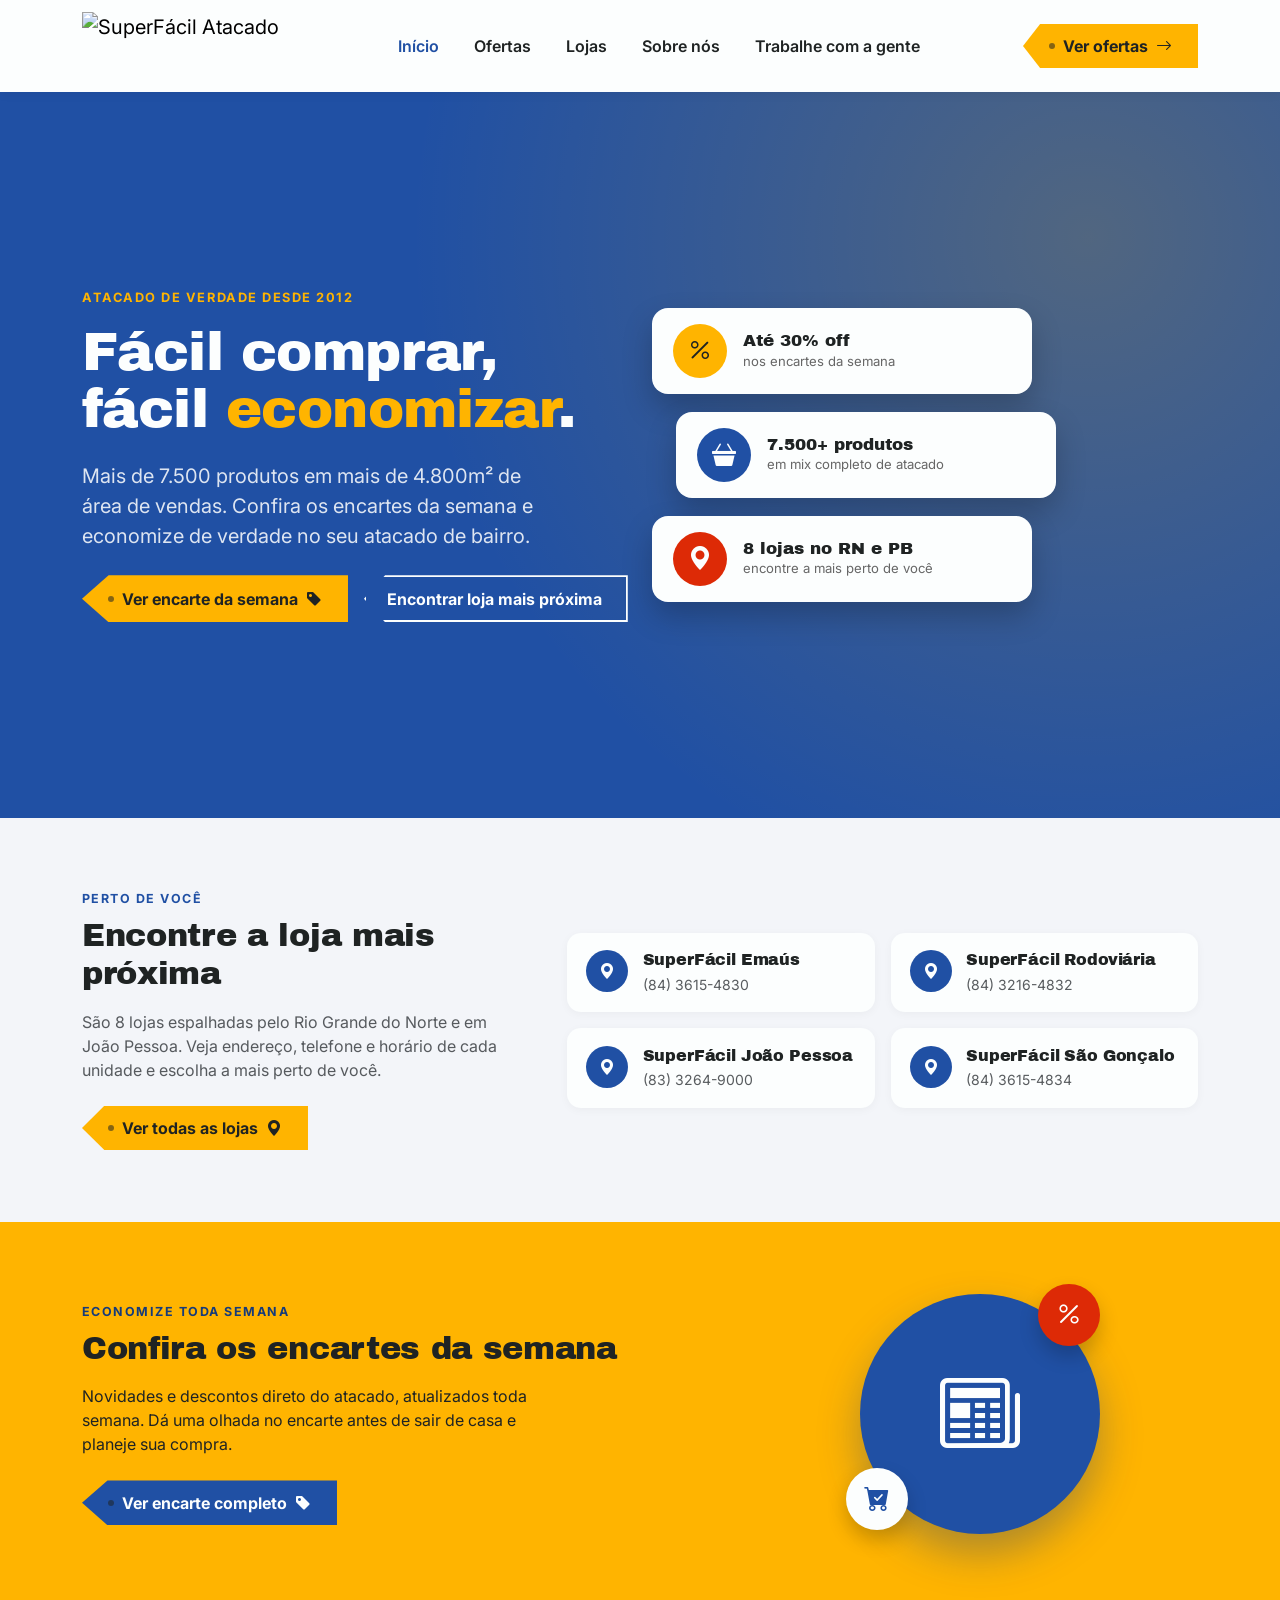
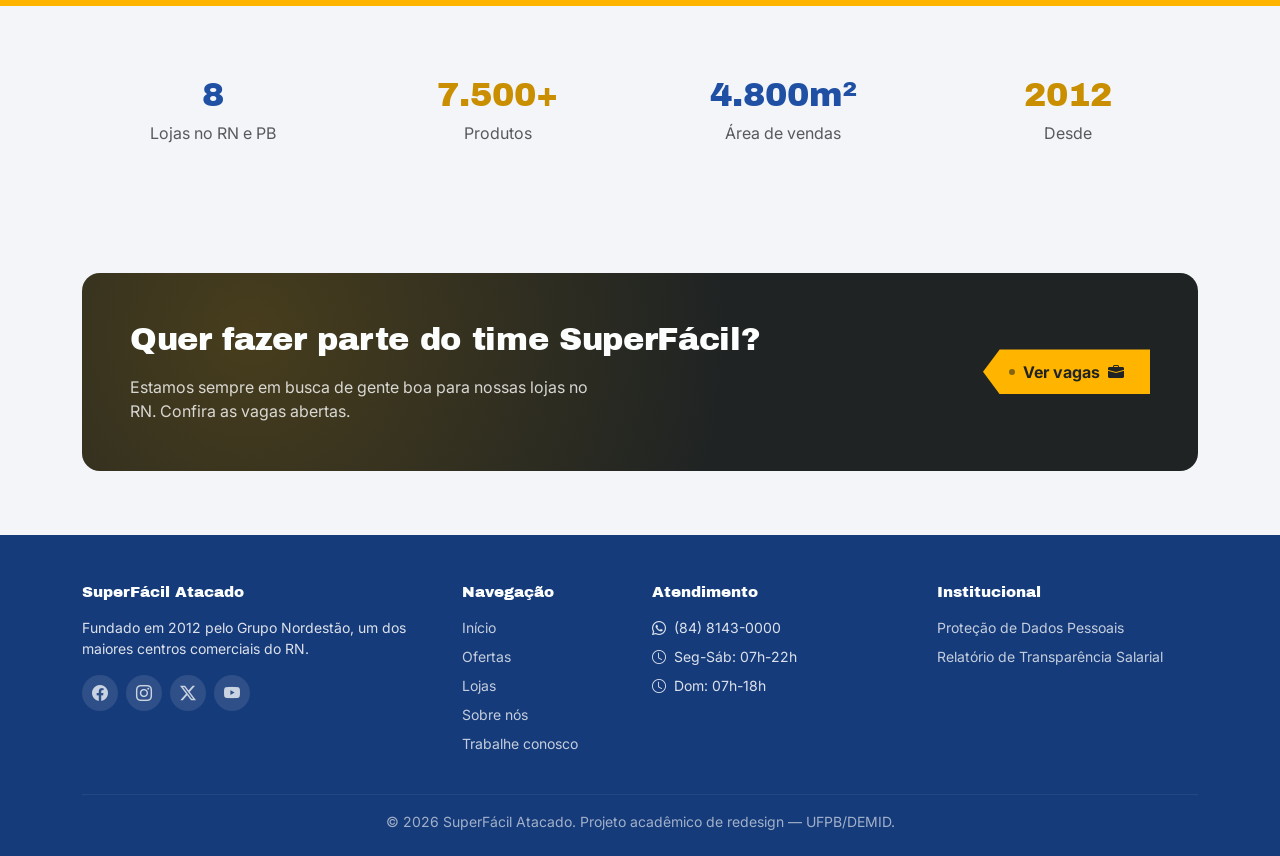
==== index.html @ 110d7c23 "Add files via upload" ====
<!DOCTYPE html>
<html lang="pt-BR">
<head>
  <meta charset="UTF-8">
  <meta name="viewport" content="width=device-width, initial-scale=1">
  <title>SuperFácil Atacado — Fácil comprar, fácil economizar</title>
  <meta name="description" content="SuperFácil Atacado: as melhores ofertas de atacado no RN. Confira encartes, lojas e trabalhe com a gente.">

  <!-- Bootstrap 5 -->
  <link href="https://cdn.jsdelivr.net/npm/bootstrap@5.3.3/dist/css/bootstrap.min.css" rel="stylesheet">
  <!-- Bootstrap Icons -->
  <link rel="stylesheet" href="https://cdn.jsdelivr.net/npm/bootstrap-icons@1.11.3/font/bootstrap-icons.css">
  <!-- Fonts -->
  <link rel="preconnect" href="https://fonts.googleapis.com">
  <link href="https://fonts.googleapis.com/css2?family=Archivo+Black&family=Inter:wght@400;500;600;700&display=swap" rel="stylesheet">
  <!-- Custom -->
  <link rel="stylesheet" href="css/style.css">
</head>
<body>

  <!-- ===== NAVBAR ===== -->
  <header>
    <nav class="navbar navbar-expand-lg navbar-sf sticky-top py-2">
      <div class="container">
        <a class="navbar-brand py-1" href="index.html">
          <img src="img/logo_superfacil.png" alt="SuperFácil Atacado" class="navbar-logo">
        </a>
        <button class="navbar-toggler" type="button" data-bs-toggle="collapse" data-bs-target="#navMain" aria-controls="navMain" aria-expanded="false" aria-label="Abrir menu">
          <span class="navbar-toggler-icon"></span>
        </button>
        <div class="collapse navbar-collapse" id="navMain">
          <ul class="navbar-nav mx-auto mb-2 mb-lg-0 gap-lg-2">
            <li class="nav-item"><a class="nav-link active" aria-current="page" href="index.html">Início</a></li>
            <li class="nav-item"><a class="nav-link" href="ofertas.html">Ofertas</a></li>
            <li class="nav-item"><a class="nav-link" href="lojas.html">Lojas</a></li>
            <li class="nav-item"><a class="nav-link" href="sobre.html">Sobre nós</a></li>
            <li class="nav-item"><a class="nav-link" href="trabalhe-conosco.html">Trabalhe com a gente</a></li>
          </ul>
          <a href="ofertas.html" class="btn-tag">Ver ofertas <i class="bi bi-arrow-right"></i></a>
        </div>
      </div>
    </nav>
  </header>

  <main>
    <!-- ===== HERO ===== -->
    <section class="hero-sf py-5 py-lg-0" aria-labelledby="hero-title">
      <div class="container py-lg-5">
        <div class="row align-items-center py-lg-5" style="min-height: 70vh;">
          <div class="col-lg-6 py-5">
            <p class="eyebrow mb-3">Atacado de verdade desde 2012</p>
            <h1 id="hero-title" class="mb-4">Fácil comprar,<br>fácil <span class="text-sf-yellow" style="color: var(--sf-yellow);">economizar</span>.</h1>
            <p class="fs-5 mb-4" style="max-width: 480px; color: rgba(255,255,255,0.85);">
              Mais de 7.500 produtos em mais de 4.800m² de área de vendas. Confira os encartes da semana e economize de verdade no seu atacado de bairro.
            </p>
            <div class="d-flex flex-wrap gap-3">
              <a href="ofertas.html" class="btn-tag">Ver encarte da semana <i class="bi bi-tag-fill"></i></a>
              <a href="lojas.html" class="btn-tag-outline">Encontrar loja mais próxima</a>
            </div>
          </div>
          <div class="col-lg-6">
            <div class="hero-highlights" aria-hidden="true">
              <div class="highlight-chip">
                <div class="chip-icon chip-icon--yellow"><i class="bi bi-percent"></i></div>
                <div>
                  <div class="chip-value">Até 30% off</div>
                  <div class="chip-label">nos encartes da semana</div>
                </div>
              </div>
              <div class="highlight-chip ms-md-4">
                <div class="chip-icon chip-icon--blue"><i class="bi bi-basket3-fill"></i></div>
                <div>
                  <div class="chip-value">7.500+ produtos</div>
                  <div class="chip-label">em mix completo de atacado</div>
                </div>
              </div>
              <div class="highlight-chip">
                <div class="chip-icon chip-icon--red"><i class="bi bi-geo-alt-fill"></i></div>
                <div>
                  <div class="chip-value">8 lojas no RN e PB</div>
                  <div class="chip-label">encontre a mais perto de você</div>
                </div>
              </div>
            </div>
          </div>
        </div>
      </div>
    </section>

    <!-- ===== ENCONTRE SUA LOJA ===== -->
    <section class="py-5 bg-sf-cream" aria-labelledby="loja-title">
      <div class="container py-4">
        <div class="row align-items-center g-5">
          <div class="col-lg-5">
            <p class="section-eyebrow mb-2">Perto de você</p>
            <h2 id="loja-title" class="mb-3">Encontre a loja mais próxima</h2>
            <p class="mb-4 text-muted" style="max-width: 420px;">
              São 8 lojas espalhadas pelo Rio Grande do Norte e em João Pessoa. Veja endereço, telefone e horário de cada unidade e escolha a mais perto de você.
            </p>
            <a href="lojas.html" class="btn-tag">Ver todas as lojas <i class="bi bi-geo-alt-fill"></i></a>
          </div>
          <div class="col-lg-7">
            <div class="row g-3">
              <div class="col-sm-6">
                <div class="store-mini">
                  <div class="store-icon"><i class="bi bi-geo-alt-fill"></i></div>
                  <div>
                    <h3 class="h6 mb-1">SuperFácil Emaús</h3>
                    <p class="mb-0 text-muted small">(84) 3615-4830</p>
                  </div>
                </div>
              </div>
              <div class="col-sm-6">
                <div class="store-mini">
                  <div class="store-icon"><i class="bi bi-geo-alt-fill"></i></div>
                  <div>
                    <h3 class="h6 mb-1">SuperFácil Rodoviária</h3>
                    <p class="mb-0 text-muted small">(84) 3216-4832</p>
                  </div>
                </div>
              </div>
              <div class="col-sm-6">
                <div class="store-mini">
                  <div class="store-icon"><i class="bi bi-geo-alt-fill"></i></div>
                  <div>
                    <h3 class="h6 mb-1">SuperFácil João Pessoa</h3>
                    <p class="mb-0 text-muted small">(83) 3264-9000</p>
                  </div>
                </div>
              </div>
              <div class="col-sm-6">
                <div class="store-mini">
                  <div class="store-icon"><i class="bi bi-geo-alt-fill"></i></div>
                  <div>
                    <h3 class="h6 mb-1">SuperFácil São Gonçalo</h3>
                    <p class="mb-0 text-muted small">(84) 3615-4834</p>
                  </div>
                </div>
              </div>
            </div>
          </div>
        </div>
      </div>
    </section>

    <!-- ===== ENCARTES DA SEMANA (destaque amarelo) ===== -->
    <section class="py-5" style="background-color: var(--sf-yellow);" aria-labelledby="encartes-title">
      <div class="container py-4">
        <div class="row align-items-center g-5">
          <div class="col-lg-7">
            <p class="section-eyebrow mb-2" style="color: var(--sf-blue-dark);">Economize toda semana</p>
            <h2 id="encartes-title" class="mb-3">Confira os encartes da semana</h2>
            <p class="mb-4" style="max-width: 460px; color: var(--sf-ink);">
              Novidades e descontos direto do atacado, atualizados toda semana. Dá uma olhada no encarte antes de sair de casa e planeje sua compra.
            </p>
            <a href="ofertas.html" class="btn-tag" style="background-color: var(--sf-blue); color: var(--sf-white);">Ver encarte completo <i class="bi bi-tag-fill"></i></a>
          </div>
          <div class="col-lg-5">
            <div class="encarte-visual" aria-hidden="true">
              <div class="encarte-badge">
                <i class="bi bi-newspaper"></i>
              </div>
              <div class="encarte-mini encarte-mini--percent"><i class="bi bi-percent"></i></div>
              <div class="encarte-mini encarte-mini--cart"><i class="bi bi-cart-check-fill"></i></div>
            </div>
          </div>
        </div>
      </div>
    </section>

    <!-- ===== ESTATÍSTICAS ===== -->
    <section class="py-5">
      <div class="container py-3">
        <div class="row text-center g-4">
          <div class="col-6 col-md-3">
            <div class="stat-block">
              <div class="stat-number" style="color: var(--sf-blue);">8</div>
              <p class="mb-0 text-muted">Lojas no RN e PB</p>
            </div>
          </div>
          <div class="col-6 col-md-3">
            <div class="stat-block">
              <div class="stat-number" style="color: #C98F00;">7.500+</div>
              <p class="mb-0 text-muted">Produtos</p>
            </div>
          </div>
          <div class="col-6 col-md-3">
            <div class="stat-block">
              <div class="stat-number" style="color: var(--sf-blue);">4.800m²</div>
              <p class="mb-0 text-muted">Área de vendas</p>
            </div>
          </div>
          <div class="col-6 col-md-3">
            <div class="stat-block">
              <div class="stat-number" style="color: #C98F00;">2012</div>
              <p class="mb-0 text-muted">Desde</p>
            </div>
          </div>
        </div>
      </div>
    </section>

    <!-- ===== CTA TRABALHE CONOSCO ===== -->
    <section class="py-5">
      <div class="container py-3">
        <div class="cta-banner p-5 p-lg-5">
          <div class="row align-items-center position-relative">
            <div class="col-lg-8">
              <h2 class="mb-3">Quer fazer parte do time SuperFácil?</h2>
              <p class="mb-0" style="color: rgba(255,255,255,0.8); max-width: 480px;">
                Estamos sempre em busca de gente boa para nossas lojas no RN. Confira as vagas abertas.
              </p>
            </div>
            <div class="col-lg-4 mt-4 mt-lg-0 text-lg-end">
              <a href="trabalhe-conosco.html" class="btn-tag">Ver vagas <i class="bi bi-briefcase-fill"></i></a>
            </div>
          </div>
        </div>
      </div>
    </section>
  </main>

  <!-- ===== FOOTER ===== -->
  <footer class="footer-sf pt-5 pb-4">
    <div class="container">
      <div class="row g-4">
        <div class="col-lg-4">
          <h6>SuperFácil Atacado</h6>
          <p class="small mb-3">Fundado em 2012 pelo Grupo Nordestão, um dos maiores centros comerciais do RN.</p>
          <div class="d-flex gap-2">
            <a href="https://www.facebook.com/superfacilatacado/" class="social-icon" aria-label="Facebook"><i class="bi bi-facebook"></i></a>
            <a href="https://www.instagram.com/superfacilatacado/" class="social-icon" aria-label="Instagram"><i class="bi bi-instagram"></i></a>
            <a href="https://twitter.com/superfacilrn" class="social-icon" aria-label="Twitter"><i class="bi bi-twitter-x"></i></a>
            <a href="https://www.youtube.com/channel/UCYBK_cq08c7jpj-2fOXljRQ" class="social-icon" aria-label="YouTube"><i class="bi bi-youtube"></i></a>
          </div>
        </div>
        <div class="col-6 col-lg-2">
          <h6>Navegação</h6>
          <ul class="list-unstyled small">
            <li class="mb-2"><a href="index.html">Início</a></li>
            <li class="mb-2"><a href="ofertas.html">Ofertas</a></li>
            <li class="mb-2"><a href="lojas.html">Lojas</a></li>
            <li class="mb-2"><a href="sobre.html">Sobre nós</a></li>
            <li class="mb-2"><a href="trabalhe-conosco.html">Trabalhe conosco</a></li>
          </ul>
        </div>
        <div class="col-6 col-lg-3">
          <h6>Atendimento</h6>
          <ul class="list-unstyled small">
            <li class="mb-2"><i class="bi bi-whatsapp me-2"></i>(84) 8143-0000</li>
            <li class="mb-2"><i class="bi bi-clock me-2"></i>Seg-Sáb: 07h-22h</li>
            <li class="mb-2"><i class="bi bi-clock me-2"></i>Dom: 07h-18h</li>
          </ul>
        </div>
        <div class="col-lg-3">
          <h6>Institucional</h6>
          <ul class="list-unstyled small">
            <li class="mb-2"><a href="#">Proteção de Dados Pessoais</a></li>
            <li class="mb-2"><a href="#">Relatório de Transparência Salarial</a></li>
          </ul>
        </div>
      </div>
      <hr class="border-light border-opacity-25 mt-4 mb-3">
      <p class="small text-center mb-0" style="color: rgba(255,255,255,0.6);">&copy; 2026 SuperFácil Atacado. Projeto acadêmico de redesign — UFPB/DEMID.</p>
    </div>
  </footer>

  <script src="https://cdn.jsdelivr.net/npm/bootstrap@5.3.3/dist/js/bootstrap.bundle.min.js"></script>
</body>
</html>
---- css/style.css ----
/* ==========================================================================
   SuperFácil Atacado — Redesign
   Identidade: "etiqueta de oferta" — azul + amarelo (primárias),
   vermelho + verde (secundárias), branco
   ========================================================================== */

:root {
  --sf-blue: #2050A4;
  --sf-blue-dark: #163B7A;
  --sf-yellow: #FFB400;
  --sf-red: #DD2A06;
  --sf-green: #1D9B01;
  --sf-white: #FCFEFE;
  --sf-ink: #1F2323;
  --sf-cream: #F3F5F9;

  --font-display: "Archivo Black", "Arial Black", sans-serif;
  --font-body: "Inter", system-ui, sans-serif;
}

body {
  font-family: var(--font-body);
  color: var(--sf-ink);
  background-color: var(--sf-cream);
}

h1, h2, h3, h4, .display-font {
  font-family: var(--font-display);
  letter-spacing: -0.01em;
}

a {
  text-decoration: none;
}

/* ---------- Utilities ---------- */
.text-sf-blue { color: var(--sf-blue); }
.text-sf-green { color: var(--sf-green); }
.text-sf-red { color: var(--sf-red); }
.bg-sf-blue { background-color: var(--sf-blue); }
.bg-sf-blue-dark { background-color: var(--sf-blue-dark); }
.bg-sf-cream { background-color: var(--sf-cream); }

/* ---------- Navbar ---------- */
.navbar-sf {
  background-color: var(--sf-white);
  box-shadow: 0 2px 10px rgba(0,0,0,0.06);
}

.navbar-sf .navbar-brand {
  display: flex;
  align-items: center;
}

.navbar-logo {
  height: 68px;
  width: auto;
}

.navbar-sf .nav-link {
  font-weight: 600;
  color: var(--sf-ink);
  margin: 0 0.35rem;
}

.navbar-sf .nav-link.active,
.navbar-sf .nav-link:hover {
  color: var(--sf-blue);
}

/* Signature tag-shaped button */
.btn-tag {
  position: relative;
  display: inline-flex;
  align-items: center;
  gap: 0.5rem;
  font-weight: 700;
  color: var(--sf-ink);
  background-color: var(--sf-yellow);
  padding: 0.65rem 1.6rem 0.65rem 1.4rem;
  clip-path: polygon(10% 0%, 100% 0%, 100% 100%, 10% 100%, 0% 50%);
  border: none;
  transition: transform .15s ease, background-color .15s ease;
}

.btn-tag:hover {
  background-color: #ffc633;
  transform: translateX(2px);
  color: var(--sf-ink);
}

.btn-tag::before {
  content: "";
  width: 6px;
  height: 6px;
  border-radius: 50%;
  background: var(--sf-ink);
  opacity: .55;
  margin-left: 4px;
}

.btn-tag-outline {
  position: relative;
  display: inline-flex;
  align-items: center;
  font-weight: 700;
  color: var(--sf-white);
  background: transparent;
  padding: 0.6rem 1.5rem 0.6rem 1.3rem;
  border: 2px solid var(--sf-white);
  clip-path: polygon(8% 0%, 100% 0%, 100% 100%, 8% 100%, 0% 50%);
}

.btn-tag-outline:hover {
  background: rgba(255,255,255,0.15);
  color: var(--sf-white);
}

/* ---------- Hero ---------- */
.hero-sf {
  background-color: var(--sf-blue);
  background-image: radial-gradient(circle at 85% 20%, rgba(255,180,0,0.22), transparent 55%);
  color: var(--sf-white);
  overflow: hidden;
}

.hero-sf .eyebrow {
  font-weight: 700;
  letter-spacing: 0.12em;
  text-transform: uppercase;
  font-size: 0.8rem;
  color: var(--sf-yellow);
}

.hero-sf h1 {
  font-size: clamp(2.2rem, 4.5vw, 3.4rem);
  line-height: 1.05;
}

/* Hero highlight chips (ícones) */
.hero-highlights {
  display: flex;
  flex-direction: column;
  gap: 1.1rem;
}

.highlight-chip {
  background: var(--sf-white);
  color: var(--sf-ink);
  border-radius: 16px;
  padding: 1rem 1.3rem;
  display: flex;
  align-items: center;
  gap: 1rem;
  box-shadow: 0 14px 30px rgba(0,0,0,0.22);
  max-width: 380px;
}

.chip-icon {
  width: 54px;
  height: 54px;
  border-radius: 50%;
  display: flex;
  align-items: center;
  justify-content: center;
  font-size: 1.5rem;
  flex-shrink: 0;
}

.chip-icon--yellow { background: var(--sf-yellow); color: var(--sf-ink); }
.chip-icon--blue { background: var(--sf-blue); color: var(--sf-white); }
.chip-icon--red { background: var(--sf-red); color: var(--sf-white); }

.chip-value {
  font-family: var(--font-display);
  font-size: 1.05rem;
  line-height: 1.2;
}

.chip-label {
  font-size: 0.82rem;
  color: #666;
}

/* Encartes — visual com ícone grande */
.encarte-visual {
  position: relative;
  width: 240px;
  height: 240px;
  margin: 0 auto;
}

.encarte-badge {
  width: 100%;
  height: 100%;
  border-radius: 50%;
  background: var(--sf-blue);
  display: flex;
  align-items: center;
  justify-content: center;
  font-size: 5rem;
  color: var(--sf-white);
  box-shadow: 0 20px 40px rgba(22,59,122,0.35);
}

.encarte-mini {
  position: absolute;
  width: 62px;
  height: 62px;
  border-radius: 50%;
  display: flex;
  align-items: center;
  justify-content: center;
  font-size: 1.6rem;
  box-shadow: 0 10px 20px rgba(0,0,0,0.2);
}

.encarte-mini--percent {
  top: -10px;
  right: 0;
  background: var(--sf-red);
  color: var(--sf-white);
}

.encarte-mini--cart {
  bottom: 4px;
  left: -14px;
  background: var(--sf-white);
  color: var(--sf-blue);
}

/* ---------- Section headings ---------- */
.section-eyebrow {
  font-weight: 700;
  letter-spacing: 0.12em;
  text-transform: uppercase;
  font-size: 0.78rem;
  color: var(--sf-blue);
}

/* ---------- Category cards ---------- */
.card-cat {
  border: none;
  border-radius: 14px;
  background: var(--sf-white);
  padding: 1.6rem 1.2rem;
  text-align: center;
  height: 100%;
  transition: transform .18s ease, box-shadow .18s ease;
  box-shadow: 0 2px 10px rgba(0,0,0,0.04);
}

.card-cat:hover {
  transform: translateY(-4px);
  box-shadow: 0 14px 24px rgba(32,80,164,0.14);
}

.card-cat .cat-icon {
  width: 56px;
  height: 56px;
  border-radius: 50%;
  background: var(--sf-cream);
  display: flex;
  align-items: center;
  justify-content: center;
  margin: 0 auto 0.9rem;
  font-size: 1.5rem;
  color: var(--sf-blue);
}

/* ---------- Offer cards ---------- */
.card-offer {
  border: none;
  border-radius: 14px;
  overflow: hidden;
  background: var(--sf-white);
  box-shadow: 0 2px 10px rgba(0,0,0,0.05);
  height: 100%;
}

.card-offer .offer-media {
  height: 150px;
  display: flex;
  align-items: center;
  justify-content: center;
  font-family: var(--font-display);
  font-size: 0.95rem;
  color: rgba(255,255,255,0.9);
}

.offer-badge {
  position: absolute;
  top: 12px;
  left: 12px;
  background: var(--sf-red);
  color: var(--sf-white);
  font-weight: 700;
  font-size: 0.78rem;
  padding: 0.3rem 0.7rem 0.3rem 0.5rem;
  clip-path: polygon(12% 0%, 100% 0%, 100% 100%, 12% 100%, 0% 50%);
}

.card-offer-body {
  padding: 1rem 1.1rem 1.2rem;
}

.card-offer .price-now {
  font-family: var(--font-display);
  color: var(--sf-green);
  font-size: 1.3rem;
}

.card-offer .price-old {
  text-decoration: line-through;
  color: #999;
  font-size: 0.85rem;
}

/* ---------- Stats strip ---------- */
.stat-block .stat-number {
  font-family: var(--font-display);
  font-size: 2.1rem;
  color: var(--sf-blue);
}

/* ---------- Store preview ---------- */
.store-mini {
  background: var(--sf-white);
  border-radius: 14px;
  padding: 1.1rem 1.2rem;
  display: flex;
  align-items: flex-start;
  gap: 0.9rem;
  height: 100%;
  box-shadow: 0 2px 10px rgba(0,0,0,0.04);
}

.store-mini .store-icon {
  width: 42px;
  height: 42px;
  border-radius: 50%;
  background: var(--sf-blue);
  color: var(--sf-white);
  display: flex;
  align-items: center;
  justify-content: center;
  flex-shrink: 0;
}

/* ---------- CTA banner ---------- */
.cta-banner {
  background: var(--sf-ink);
  color: var(--sf-white);
  border-radius: 18px;
  overflow: hidden;
  position: relative;
}

.cta-banner::before {
  content: "";
  position: absolute;
  inset: 0;
  background: radial-gradient(circle at 15% 30%, rgba(255,180,0,0.18), transparent 50%);
}

/* ---------- Footer ---------- */
.footer-sf {
  background: var(--sf-blue-dark);
  color: rgba(255,255,255,0.85);
}

.footer-sf h6 {
  font-family: var(--font-display);
  color: var(--sf-white);
  font-size: 0.95rem;
  margin-bottom: 1rem;
}

.footer-sf a {
  color: rgba(255,255,255,0.75);
}

.footer-sf a:hover {
  color: var(--sf-yellow);
}

.social-icon {
  width: 36px;
  height: 36px;
  border-radius: 50%;
  background: rgba(255,255,255,0.1);
  display: inline-flex;
  align-items: center;
  justify-content: center;
  color: var(--sf-white);
}

.social-icon:hover {
  background: var(--sf-yellow);
  color: var(--sf-ink);
}

/* ---------- Página de Ofertas ---------- */
.search-card {
  background: var(--sf-white);
  border-radius: 18px;
  padding: 1.8rem 2rem;
  max-width: 900px;
  box-shadow: 0 20px 45px rgba(0,0,0,0.22);
}

.search-card .form-label {
  color: var(--sf-ink);
  font-size: 0.9rem;
}

.search-card .form-select-lg {
  border-radius: 10px;
  border: 1px solid #dfe3ea;
}

.search-card .form-select:focus {
  border-color: var(--sf-blue);
  box-shadow: 0 0 0 0.2rem rgba(32,80,164,0.18);
}

.btn-tag-lg {
  padding: 0.85rem 1.7rem 0.85rem 1.5rem;
  font-size: 1rem;
}

.btn-tag:disabled,
.btn-tag[disabled] {
  opacity: 0.5;
  cursor: not-allowed;
  clip-path: polygon(10% 0%, 100% 0%, 100% 100%, 10% 100%, 0% 50%);
}

.btn-tag-outline-dark {
  display: inline-flex;
  align-items: center;
  gap: 0.5rem;
  font-weight: 700;
  color: var(--sf-blue);
  background: transparent;
  padding: 0.65rem 1.4rem;
  border: 2px solid var(--sf-blue);
  border-radius: 10px;
}

.btn-tag-outline-dark:hover {
  background: var(--sf-blue);
  color: var(--sf-white);
}

.empty-state {
  max-width: 420px;
  padding: 3rem 1rem;
}

.empty-state-icon {
  width: 84px;
  height: 84px;
  border-radius: 50%;
  background: var(--sf-white);
  color: var(--sf-blue);
  font-size: 2.2rem;
  display: flex;
  align-items: center;
  justify-content: center;
  margin: 0 auto 1.2rem;
  box-shadow: 0 10px 24px rgba(0,0,0,0.08);
}

.pdf-frame-wrap {
  background: var(--sf-white);
  border-radius: 16px;
  overflow: hidden;
  box-shadow: 0 10px 30px rgba(0,0,0,0.08);
  height: 80vh;
  min-height: 420px;
}

.pdf-frame-wrap iframe {
  width: 100%;
  height: 100%;
  border: 0;
}

@media (max-width: 767.98px) {
  .search-card { padding: 1.4rem 1.2rem; }
  .pdf-frame-wrap { height: 60vh; }
}

/* ---------- Responsive tweaks ---------- */
@media (max-width: 991.98px) {
  .hero-highlights { margin-top: 2.5rem; }
  .highlight-chip.ms-md-4 { margin-left: 0 !important; }
}

@media (max-width: 767.98px) {
  .navbar-logo { height: 44px; }
  .encarte-visual { width: 180px; height: 180px; margin-top: 2rem; }
  .encarte-badge { font-size: 3.6rem; }
  .encarte-mini { width: 50px; height: 50px; font-size: 1.3rem; }
}

/* Reduced motion */
@media (prefers-reduced-motion: reduce) {
  .card-cat, .btn-tag { transition: none; }
}

/* Focus visibility */
a:focus-visible, button:focus-visible {
  outline: 3px solid var(--sf-yellow);
  outline-offset: 2px;
}
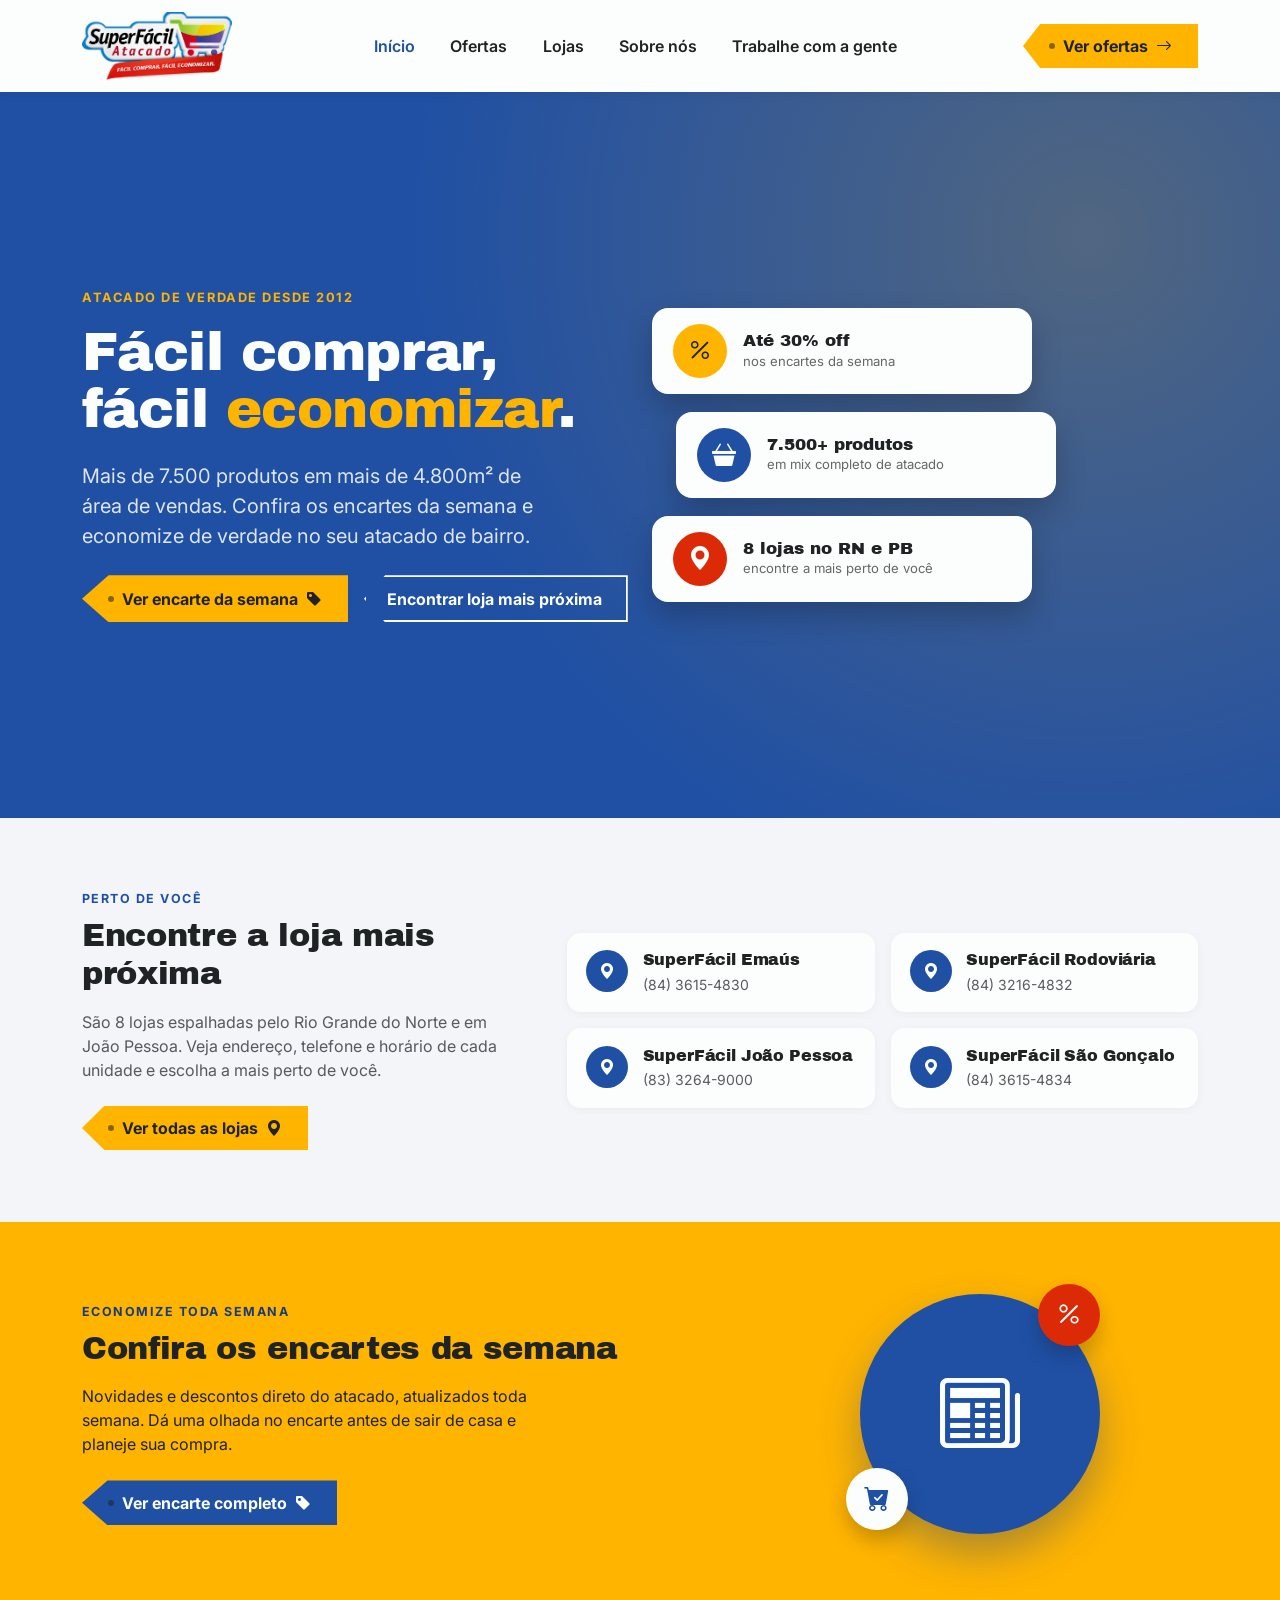
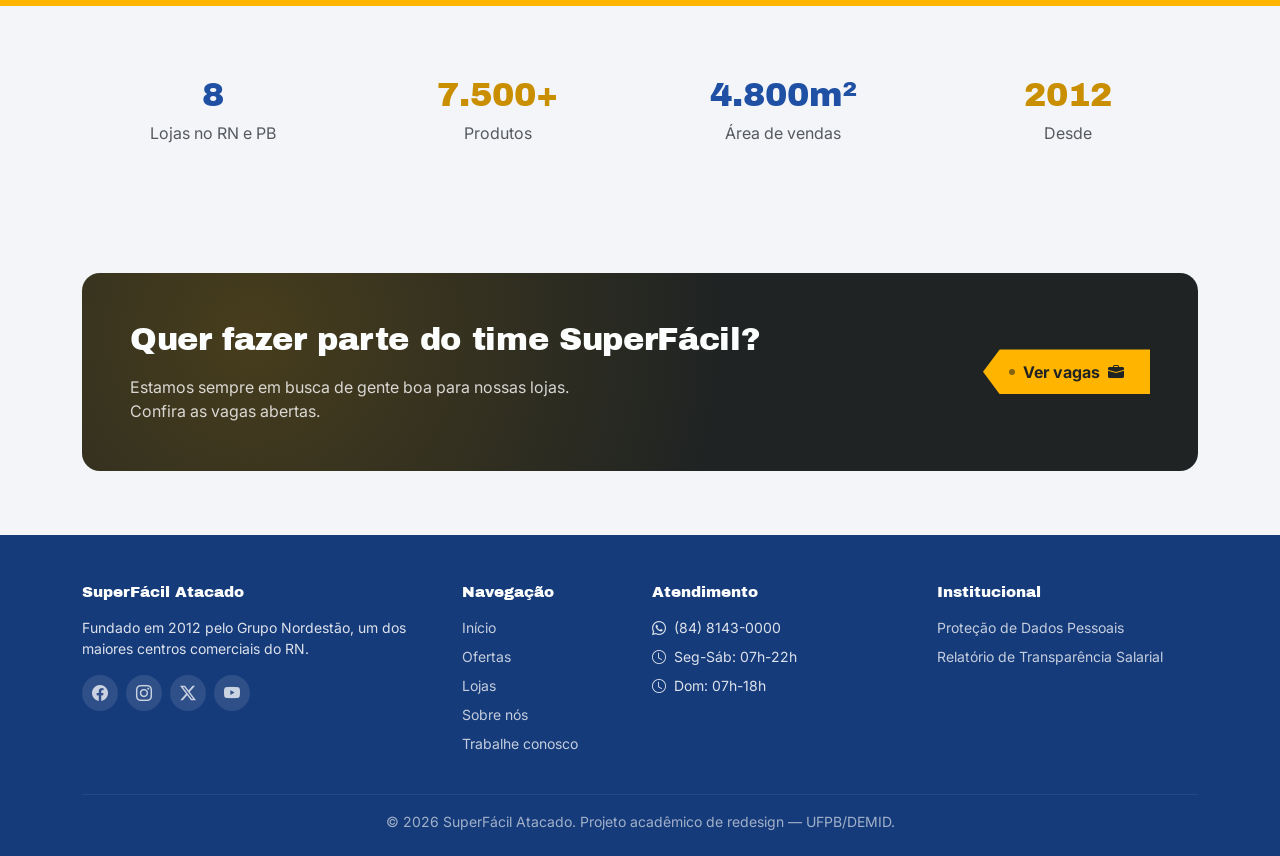
==== commit fe268bc4: "Add files via upload" ====
--- a/index.html
+++ b/index.html
@@ -5,7 +5,8 @@
   <meta name="viewport" content="width=device-width, initial-scale=1">
   <title>SuperFácil Atacado — Fácil comprar, fácil economizar</title>
   <meta name="description" content="SuperFácil Atacado: as melhores ofertas de atacado no RN. Confira encartes, lojas e trabalhe com a gente.">
-
+<!-- Favicon -->
+  <link rel="icon" type="image/x-icon" href="img/favicon.ico">
   <!-- Bootstrap 5 -->
   <link href="https://cdn.jsdelivr.net/npm/bootstrap@5.3.3/dist/css/bootstrap.min.css" rel="stylesheet">
   <!-- Bootstrap Icons -->
@@ -208,7 +209,7 @@
             <div class="col-lg-8">
               <h2 class="mb-3">Quer fazer parte do time SuperFácil?</h2>
               <p class="mb-0" style="color: rgba(255,255,255,0.8); max-width: 480px;">
-                Estamos sempre em busca de gente boa para nossas lojas no RN. Confira as vagas abertas.
+                Estamos sempre em busca de gente boa para nossas lojas. Confira as vagas abertas.
               </p>
             </div>
             <div class="col-lg-4 mt-4 mt-lg-0 text-lg-end">
@@ -255,8 +256,8 @@
         <div class="col-lg-3">
           <h6>Institucional</h6>
           <ul class="list-unstyled small">
-            <li class="mb-2"><a href="#">Proteção de Dados Pessoais</a></li>
-            <li class="mb-2"><a href="#">Relatório de Transparência Salarial</a></li>
+            <li class="mb-2"><a href="protecao-de-dados.html">Proteção de Dados Pessoais</a></li>
+            <li class="mb-2"><a href="transparencia-salarial.html">Relatório de Transparência Salarial</a></li>
           </ul>
         </div>
       </div>
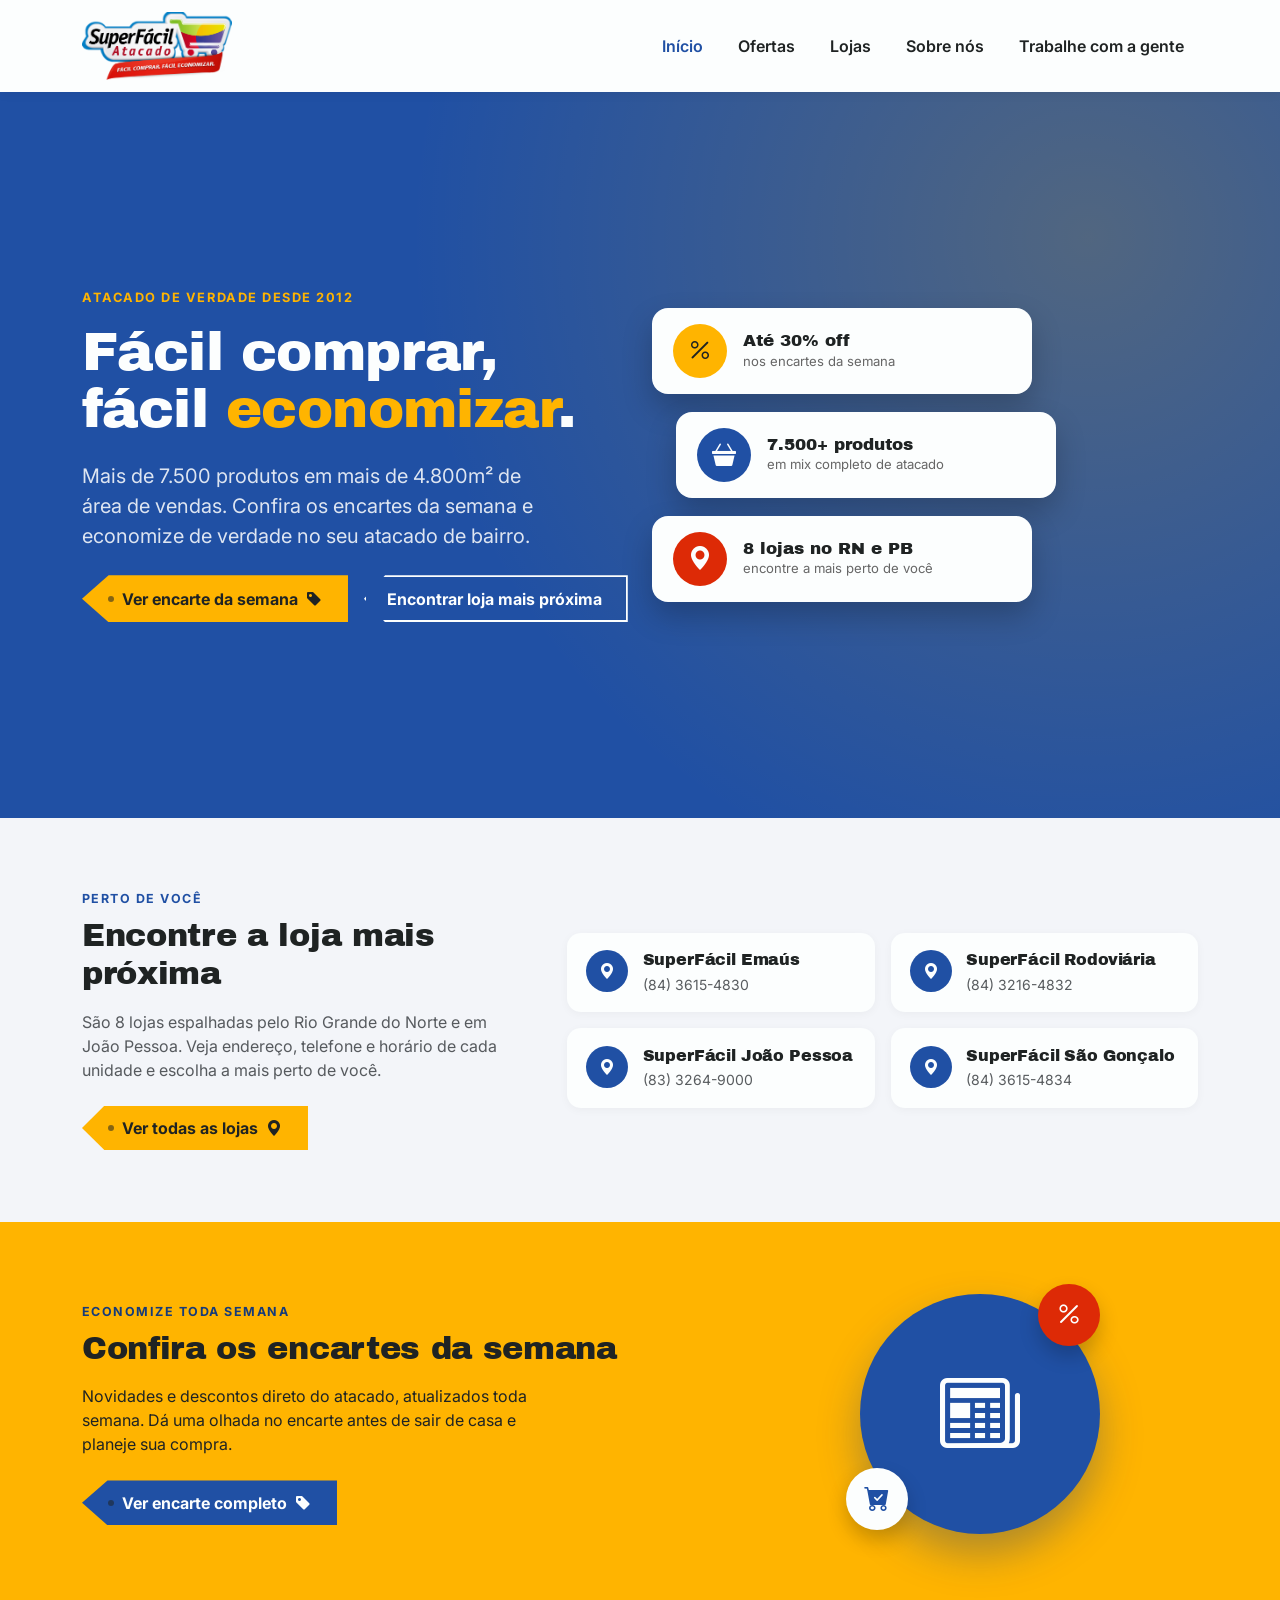
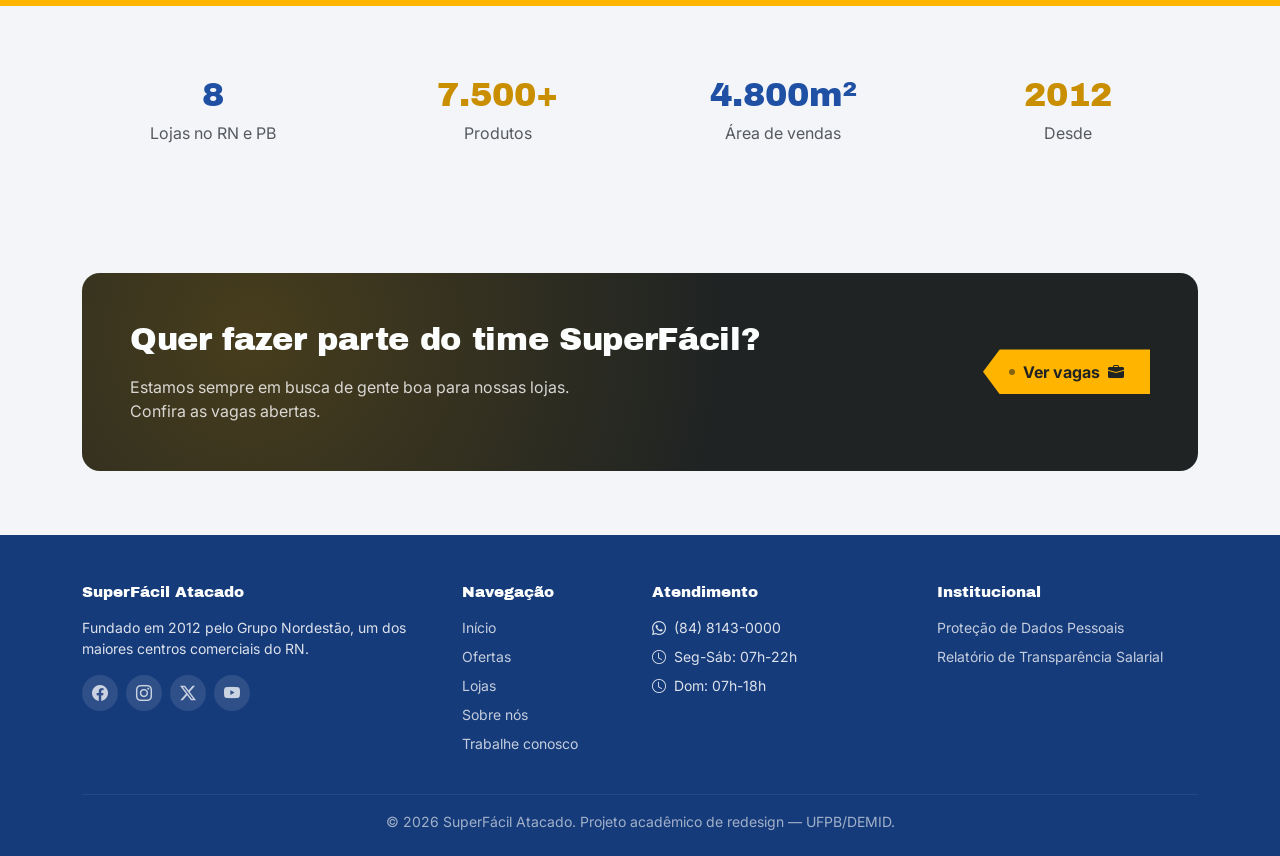
==== commit b616895f: "Add files via upload" ====
--- a/index.html
+++ b/index.html
@@ -30,14 +30,13 @@
           <span class="navbar-toggler-icon"></span>
         </button>
         <div class="collapse navbar-collapse" id="navMain">
-          <ul class="navbar-nav mx-auto mb-2 mb-lg-0 gap-lg-2">
-            <li class="nav-item"><a class="nav-link active" aria-current="page" href="index.html">Início</a></li>
+          <ul class="navbar-nav ms-auto mb-2 mb-lg-0 gap-lg-2">
+            <li class="nav-item"><a class="nav-link active" href="index.html">Início</a></li>
             <li class="nav-item"><a class="nav-link" href="ofertas.html">Ofertas</a></li>
             <li class="nav-item"><a class="nav-link" href="lojas.html">Lojas</a></li>
             <li class="nav-item"><a class="nav-link" href="sobre.html">Sobre nós</a></li>
             <li class="nav-item"><a class="nav-link" href="trabalhe-conosco.html">Trabalhe com a gente</a></li>
           </ul>
-          <a href="ofertas.html" class="btn-tag">Ver ofertas <i class="bi bi-arrow-right"></i></a>
         </div>
       </div>
     </nav>
